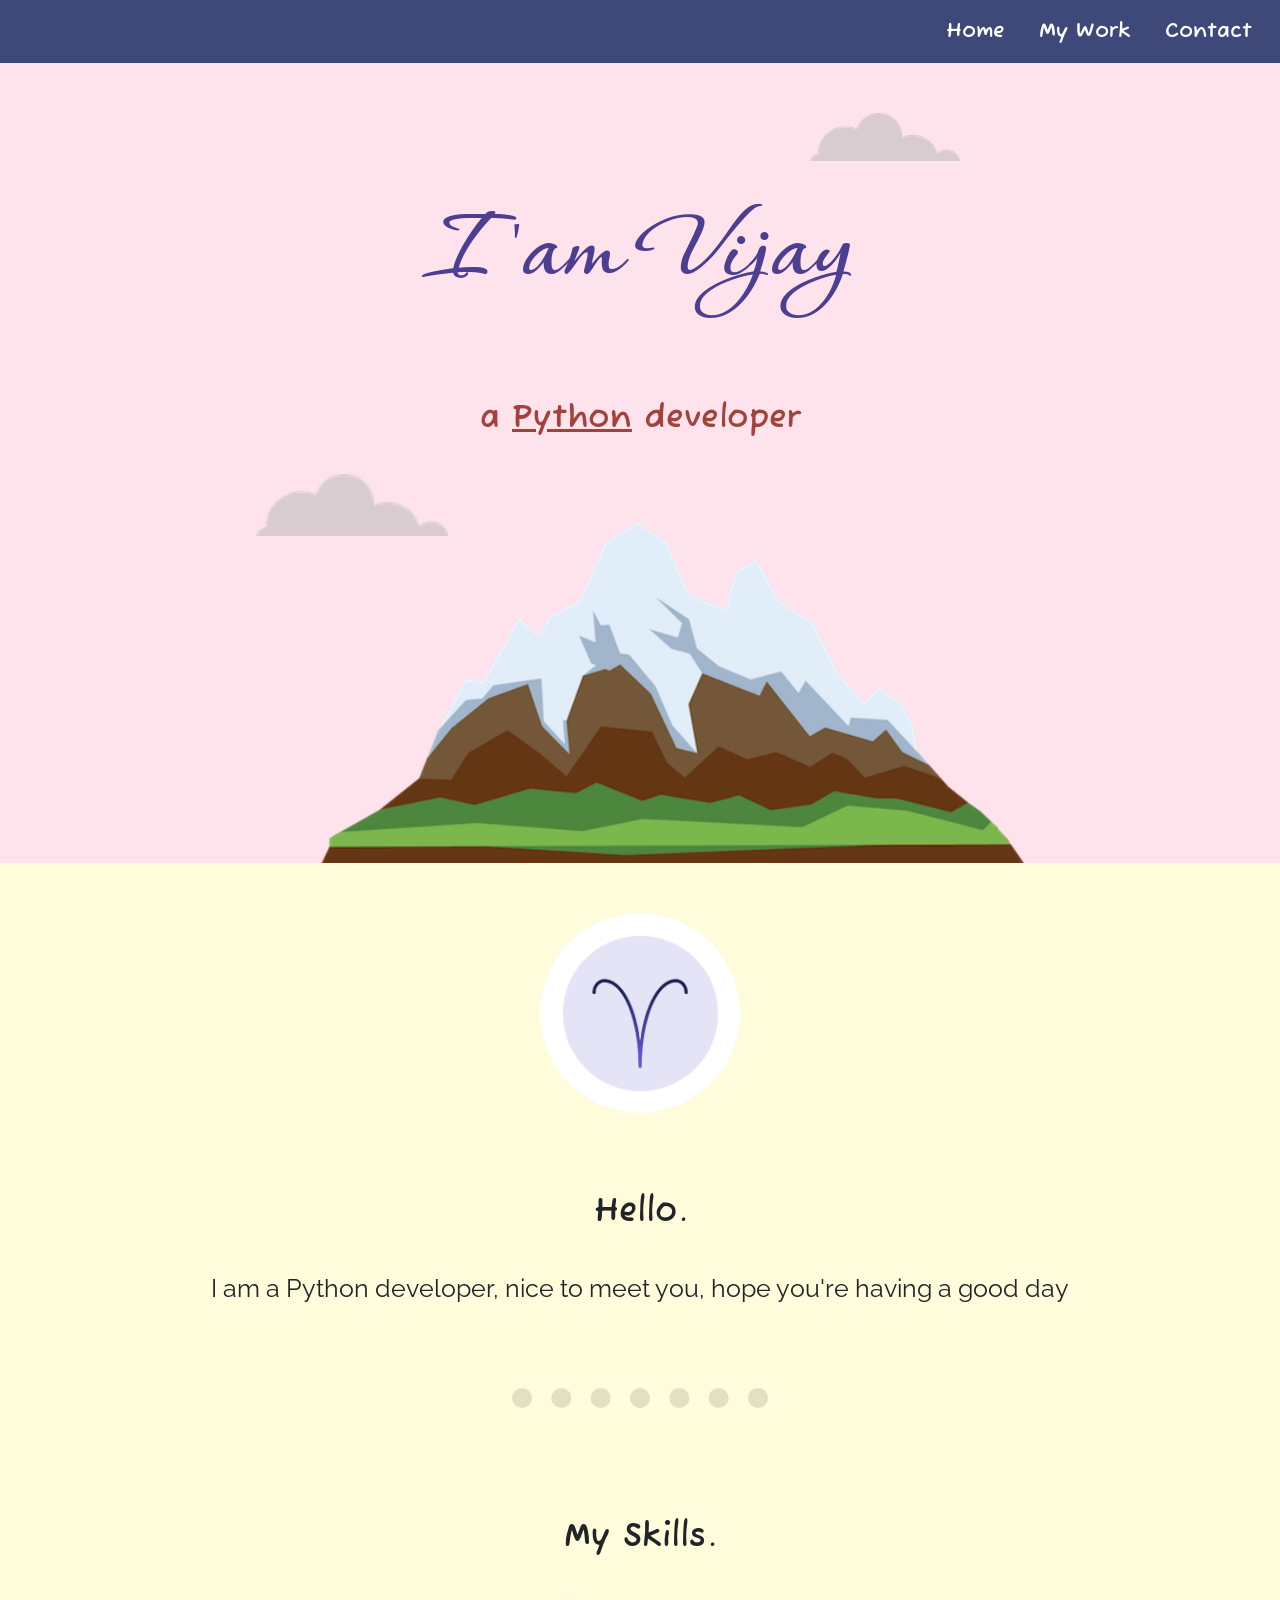
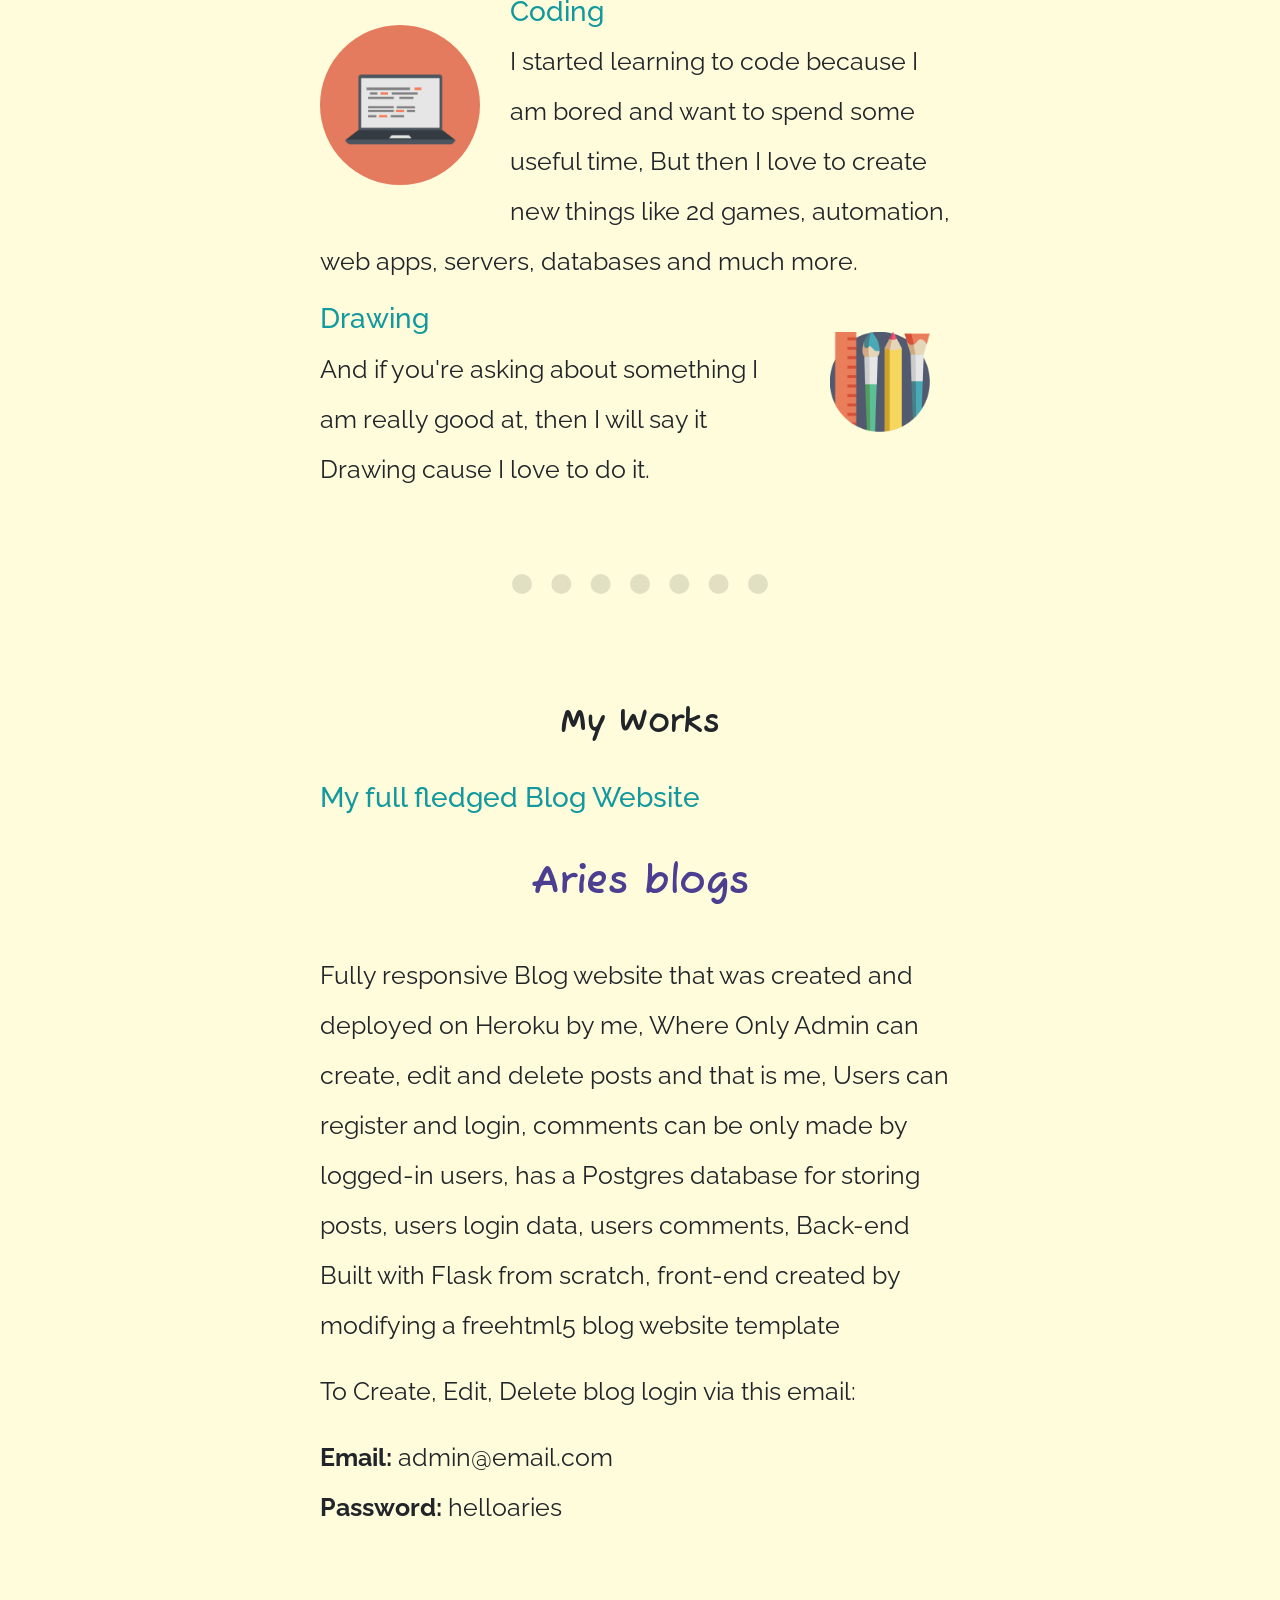
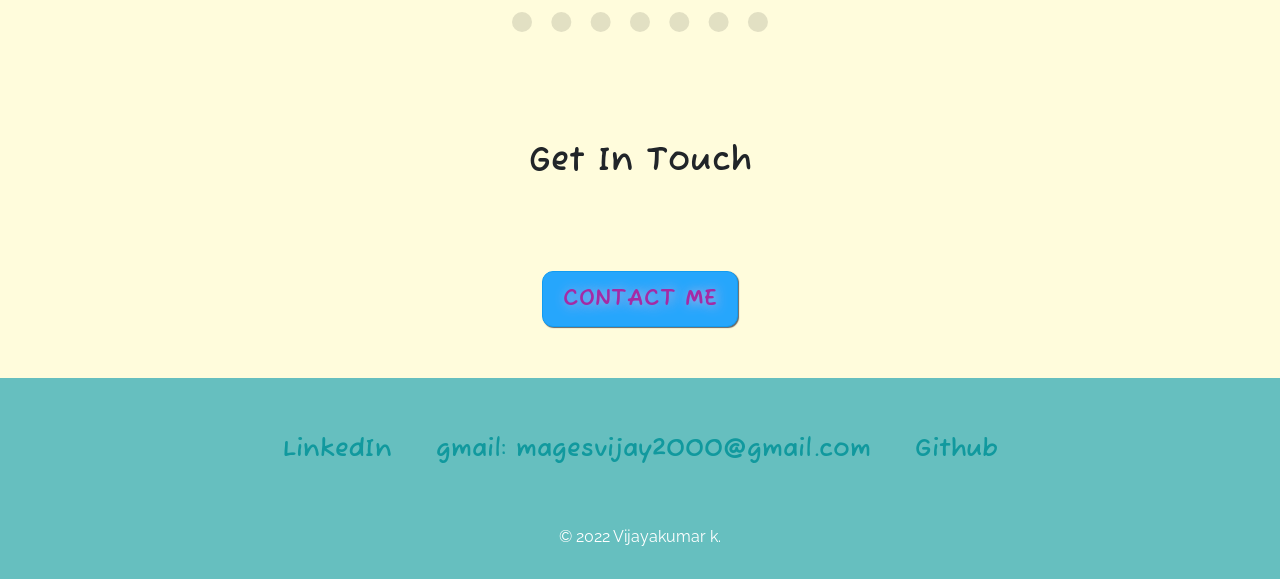
==== index.html @ 2de3ebaf "Rename beautiful_site.html to index.html" ====
<!doctype html>
<html lang="en">
<head>
    <meta charset="UTF-8">
    <meta name="viewport"
          content="width=device-width, user-scalable=no, initial-scale=1.0, maximum-scale=1.0, minimum-scale=1.0">
    <meta http-equiv="X-UA-Compatible" content="ie=edge">
    <title>Vijay</title>
    <link href="https://cdn.jsdelivr.net/npm/bootstrap@5.1.3/dist/css/bootstrap.min.css" rel="stylesheet" integrity="sha384-1BmE4kWBq78iYhFldvKuhfTAU6auU8tT94WrHftjDbrCEXSU1oBoqyl2QvZ6jIW3" crossorigin="anonymous">
    <link rel="stylesheet" href="CSS folder/styles.css">
    <link rel="icon" href="favicon.ico">
    <link rel="preconnect" href="https://fonts.googleapis.com">
    <link rel="preconnect" href="https://fonts.gstatic.com" crossorigin>
    <link href="https://fonts.googleapis.com/css2?family=Corinthia&family=Fuzzy+Bubbles&family=Raleway&display=swap" rel="stylesheet">
    <script src="https://cdn.jsdelivr.net/npm/bootstrap@5.1.3/dist/js/bootstrap.bundle.min.js" integrity="sha384-ka7Sk0Gln4gmtz2MlQnikT1wXgYsOg+OMhuP+IlRH9sENBO0LRn5q+8nbTov4+1p" crossorigin="anonymous"></script>
</head>
<body>
    <nav class="navbar navbar-expand-lg navbar-dark sticky-top d-flex justify-content-end" style="background-color:#3E497A">
  <div class="container-fluid ">
    <button class="navbar-toggler" type="button" data-bs-toggle="collapse" data-bs-target="#navbarNav" aria-controls="navbarNav" aria-expanded="false" aria-label="Toggle navigation">
      <span class="navbar-toggler-icon"></span>
    </button>
    <div class="collapse navbar-collapse" id="navbarNav">
      <ul class="navbar-nav">
        <li class="nav-item me-2">
          <a class="nav-link active" href="#home">Home</a>
        </li>
        <li class="nav-item me-2">
          <a class="nav-link active" href="#work">My Work</a>
        </li>
        <li class="nav-item me-2">
          <a class="nav-link active" href="#contact">Contact</a>
        </li>
      </ul>
    </div>
  </div>
</nav>
    <div class="top_container" id="home">
        <img class="top-cloud" src="images/cloud.png" alt="cloud image">
        <h1>I'am Vijay</h1>
        <h2 class="pro">a <span>Python</span> developer</h2>
        <img class="bottom-cloud" src="images/cloud.png" alt="cloud image">
        <img class="yama" src="images/mountain.png" alt="mountain-image">
    </div>
    <div class="middle-container">
      <div class="profile">
        <img class ="aries" src="images/aries2.png" alt="aries-picture">
        <h2>Hello.</h2>
        <p>I am a Python developer, nice to meet you, hope you're having a good day</p>
      </div>
        <hr>
      <div class="skills">
        <h2>My Skills.</h2>
        <div class="skill-row">
          <img class="computer" src="images/computer.png" alt="comp-img">
          <h3>Coding</h3>
          <p class="coding">I started learning to code because I am bored and want to spend some useful time, But then I love to create new things like 2d games, automation, web apps, servers, databases and much more.</p>
        </div>
        <div class="skill-row">
          <img class="drawing-tools" src="images/tools.png" alt="drawing-img">
          <h3>Drawing</h3>
          <p class="drawing">And if you're asking about something I am really good at, then I will say it Drawing cause I love to do it.</p>
        </div>
      </div>
      <hr>
        <div class="works" id="work">
            <h2>My Works</h2>
            <div class="work-row">
                <h3>My full fledged Blog Website</h3>
                <h2 class="work"><a href="https://aries-blog.herokuapp.com/"><strong>Aries blogs</strong></a></h2>
                <p>Fully responsive Blog website that was created and deployed on Heroku by me, Where Only Admin can create,
                    edit and delete posts and that is me, Users can register and login, comments can be only made by
                    logged-in users, has a Postgres database for storing posts, users login data, users comments,
                    Back-end Built with Flask from scratch, front-end created by modifying a freehtml5 blog website template</p>
                <p>To Create, Edit, Delete blog login via this email:</p>
                <p><strong>Email:</strong> admin@email.com<br><strong>Password:</strong> helloaries</p>
            </div>
      </div>

        <hr>
      <div class="contact-me" id="contact">
        <h2>Get In Touch</h2>
        <h2 class="bottom-mar"><a class="btn" href="mailto:magesvijay2000@gmail.com">CONTACT ME</a></h2>
      </div>
    </div>
    <div class="bottom-container">
      <h2 class="top-mar"><a class="footer-link" href="https://www.linkedin.com/in/2108-vijayakumar-k">LinkedIn </a></h2>
      <h2 class="top-mar"><a class="footer-link" href="mailto:magesvijay2000@gmail.com">gmail: magesvijay2000@gmail.com </a></h2>
      <h2 class="top-mar"><a class="footer-link" href="https://www.github.com/viji210">Github </a></h2>
        <p class="copyright">© 2022 Vijayakumar k.</p>
    </div>
</body>
</html>
---- CSS folder/styles.css ----
body {
    margin: 0px;
    text-align: center;
    font-family: Raleway, sans-serif;
}

.navbar-toggler{
    margin-left: auto;
}

.navbar-nav {
     margin-left: auto;
     }

.nav-item{
    font-family:fuzzy bubbles;
    font-size:1.3rem;
    font-weight:Bold;
    margin-left:10px;
}

.top_container {
    background-color: #FEE3EC;
    height: 800px;
    width: 100%;
    position:relative;
}

span {
    text-decoration:underline;
}

h1 {
    color:#4C3F91;
    font-size: 7rem;
    font-weight:Bold;
    line-height: 2;
    margin-bottom: 3px;
    margin-block-start: 0em;
    padding-top: 80px;
    font-family: corinthia, cursive;
}

.pro{
    color: #A3423C;
    font-size: 2rem;
}
h2 {
    font-size:33px;
    font-family:fuzzy bubbles;
    font-weight: bold;
    line-height:3;
}
.top-cloud {
    padding-top: 50px;
    position: absolute;
    right: 25%;
}
h3 {
    font-size:28px;
    color: #11999E;

}
p {
    font-size:25px;
}

.bottom-cloud {
    position: absolute;
    width:15%;
    left:20%;
}

.aries {
    border-radius: 150px;
    background-color:#FFFCDC;
    padding: 50px;
    width: 300px;
}

hr {
    margin: 80px auto 80px auto;
    width: 20%;
    border-color:#00000070;
    border-style:dotted none none none;
    border-width:10px;
    border-block-width:20px;
    background-color:#FFFCDC;
}
.computer {
    margin: 30px 30px 30px 0px;
    border-radius: 50%;
    width: 25%;
    float: left;
}

.drawing-tools {
    padding: 30px;
    width: 25%;
    float: right;
}
.yama {
    position: absolute;
    bottom: 0;
    width:55%;
    left:25%;
}

.middle-container {
    background-color: #FFFCDC;

}
.bottom-container {
    background-color: #66BFBF;
}
.footer-link {
    margin-top: 0px;
    display: inline-block;
}
.linked-in {
    margin-top: 0px;
}

.bottom-mar {
    margin-block-end: 0px;
    padding : 30px;
}
.top-mar {
    margin-block-start: 0px;
    display: inline-block;
    padding: 20px;
}
.footer {
    display: inline-block;
    padding: 20px;
}
.skill-row {
    width: 50%;
    margin: 0 auto 0 auto;
    text-align: left;
    line-height: 2;
}

.work-row{
    width: 50%;
    margin: 0 auto 0 auto;
    text-align: left;
    line-height: 2;
}

.work{
    text-align:center;
    font-family:fuzzy bubbles;
    font-weight: bold;
    font-size:2.5rem;
}

.btn {
  background: #26a6fc;
  -webkit-border-radius: 28;
  -moz-border-radius: 28;
  border-radius: 11px;
  text-shadow: 2px 1px 12px #d9b2d9;
  -webkit-box-shadow: 1px 1px 1px #666666;
  -moz-box-shadow: 1px 1px 10px #666666;
  box-shadow: px px px #666666;
  font-family: fuzzy bubbles;
  color: #a52aa5;
  font-size: 23px;
  font-weight:Bold;
  padding: 10px 20px 9px 20px;
  border: solid #119cf2 1px;
  text-decoration: none;
}

.btn:hover {
  background: #ed5edd;
  color:#ffff;
  text-decoration: none;
}

.copyright {
    margin: 0px auto 0px auto;
    padding-block-end: 30px;
    font-size: 16px;
    color: white;
}
.footer-link {
    font-size: 25px;
    color: #11999E;
}

a {
    color:#4C3F91;
    text-decoration: none;
}

a:hover {color: #ED5EDD;}
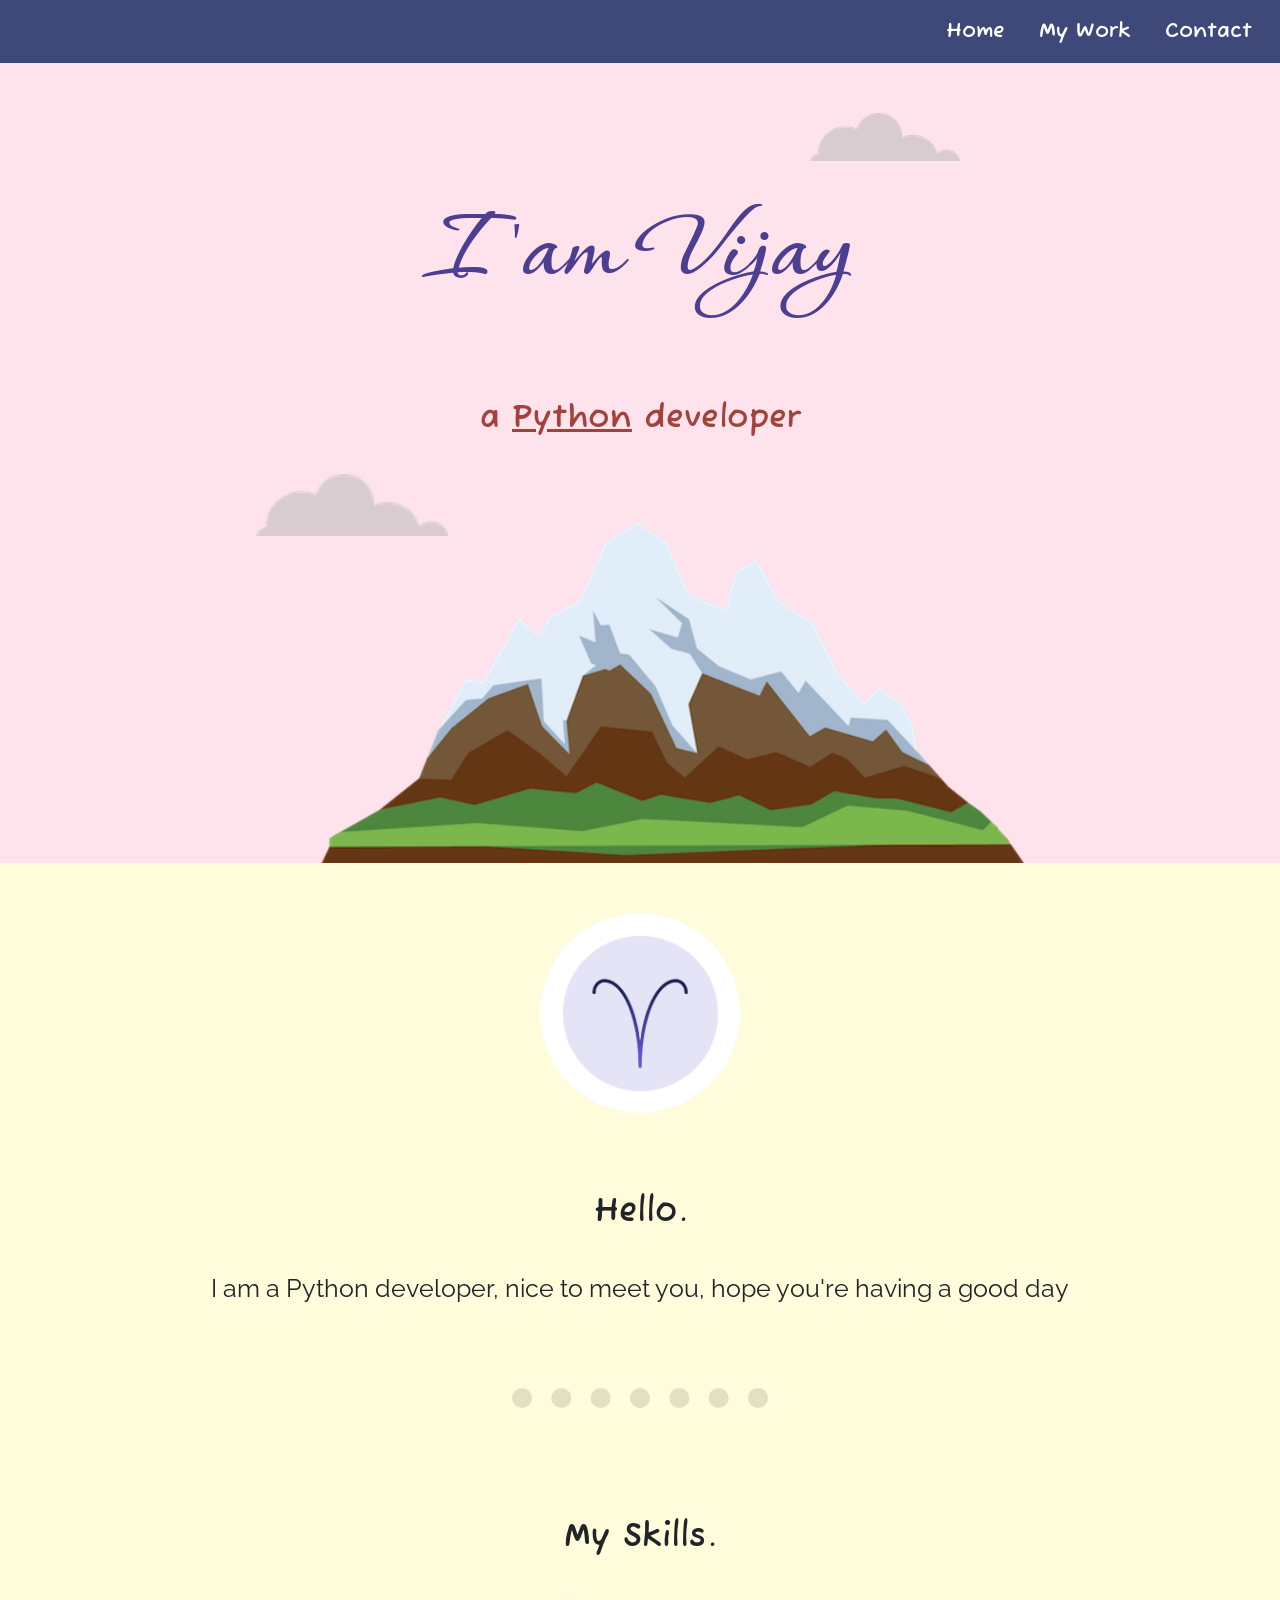
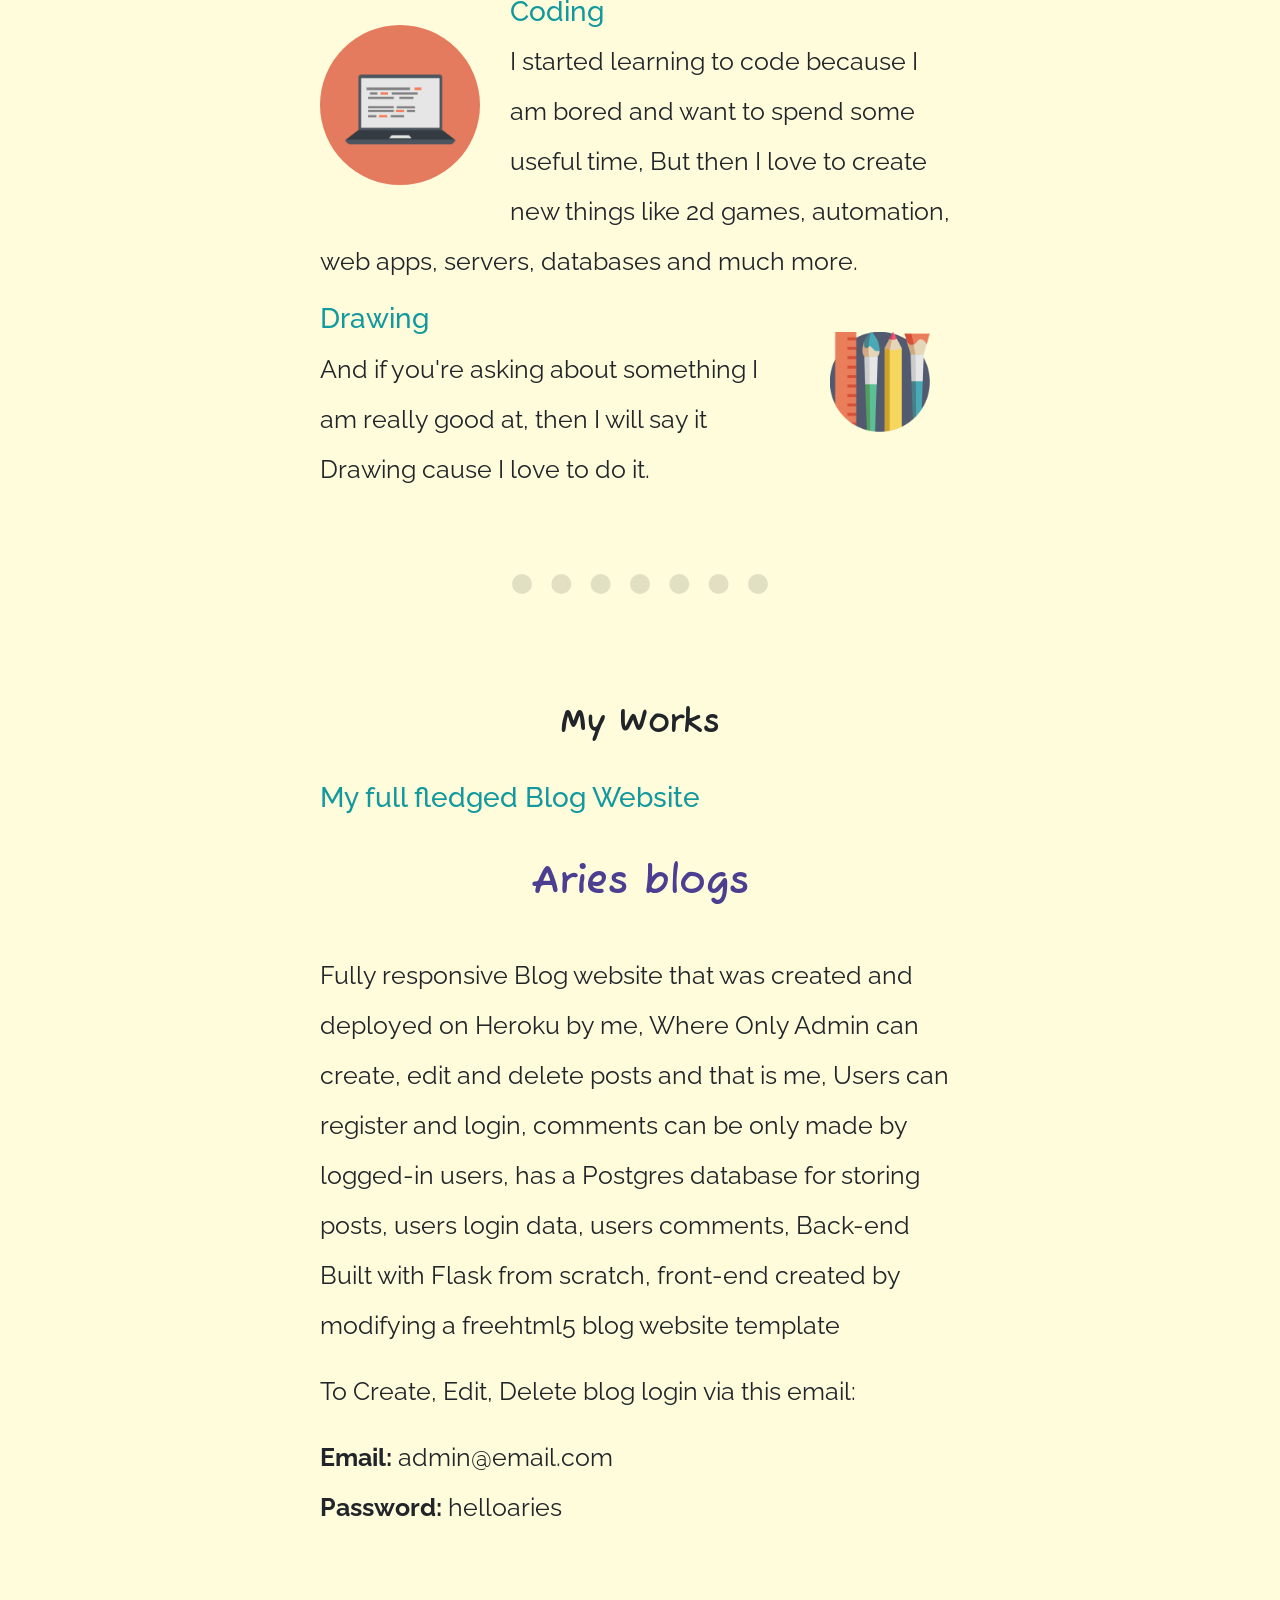
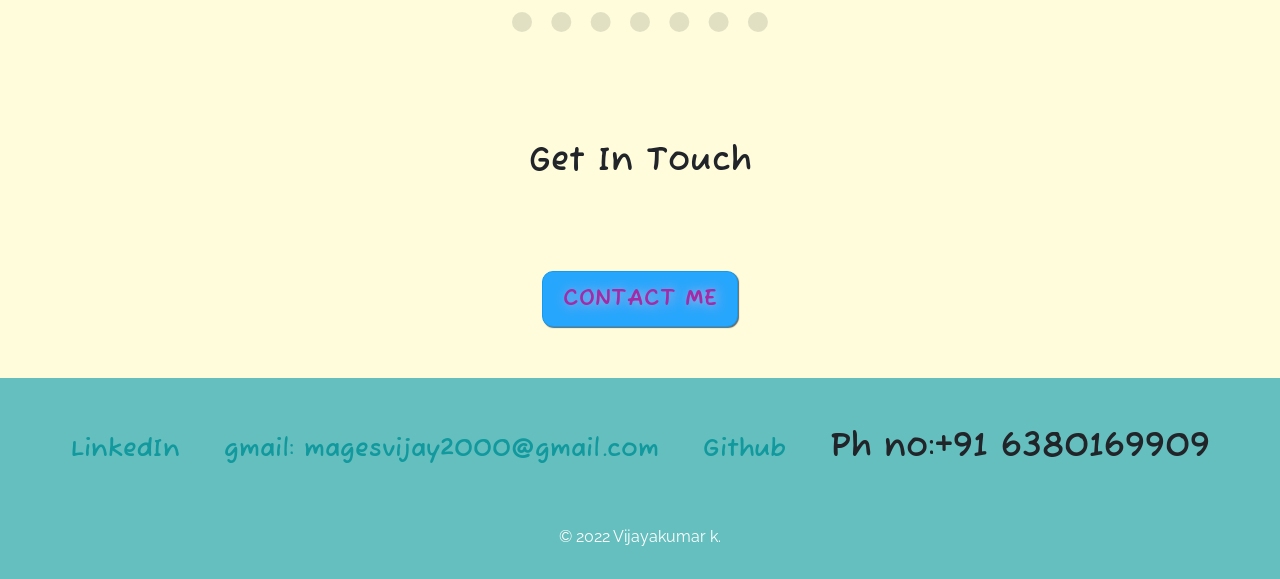
==== commit 6a2bcd9b: "Add Ph no to index.html" ====
--- a/index.html
+++ b/index.html
@@ -87,6 +87,7 @@
       <h2 class="top-mar"><a class="footer-link" href="https://www.linkedin.com/in/2108-vijayakumar-k">LinkedIn </a></h2>
       <h2 class="top-mar"><a class="footer-link" href="mailto:magesvijay2000@gmail.com">gmail: magesvijay2000@gmail.com </a></h2>
       <h2 class="top-mar"><a class="footer-link" href="https://www.github.com/viji210">Github </a></h2>
+      <h2 class="top-mar">Ph no:+91 6380169909 </h2>
         <p class="copyright">© 2022 Vijayakumar k.</p>
     </div>
 </body>
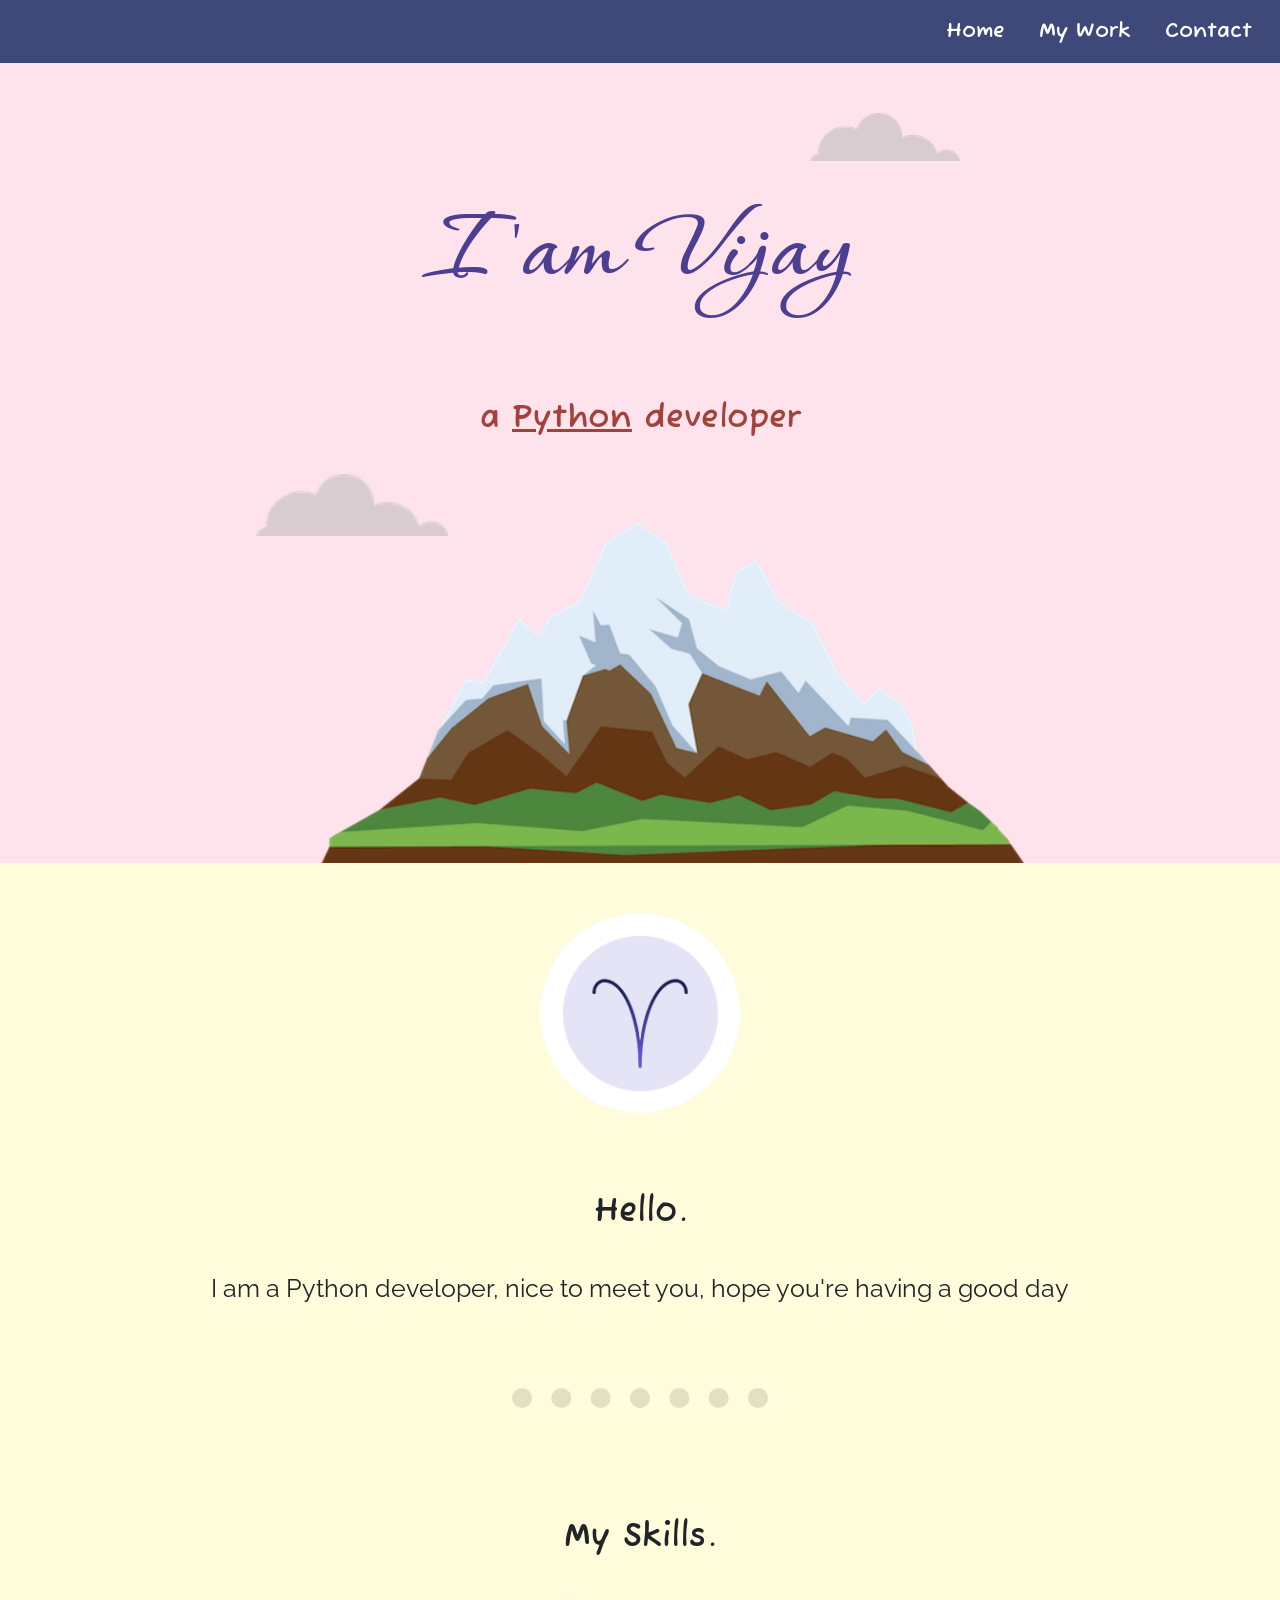
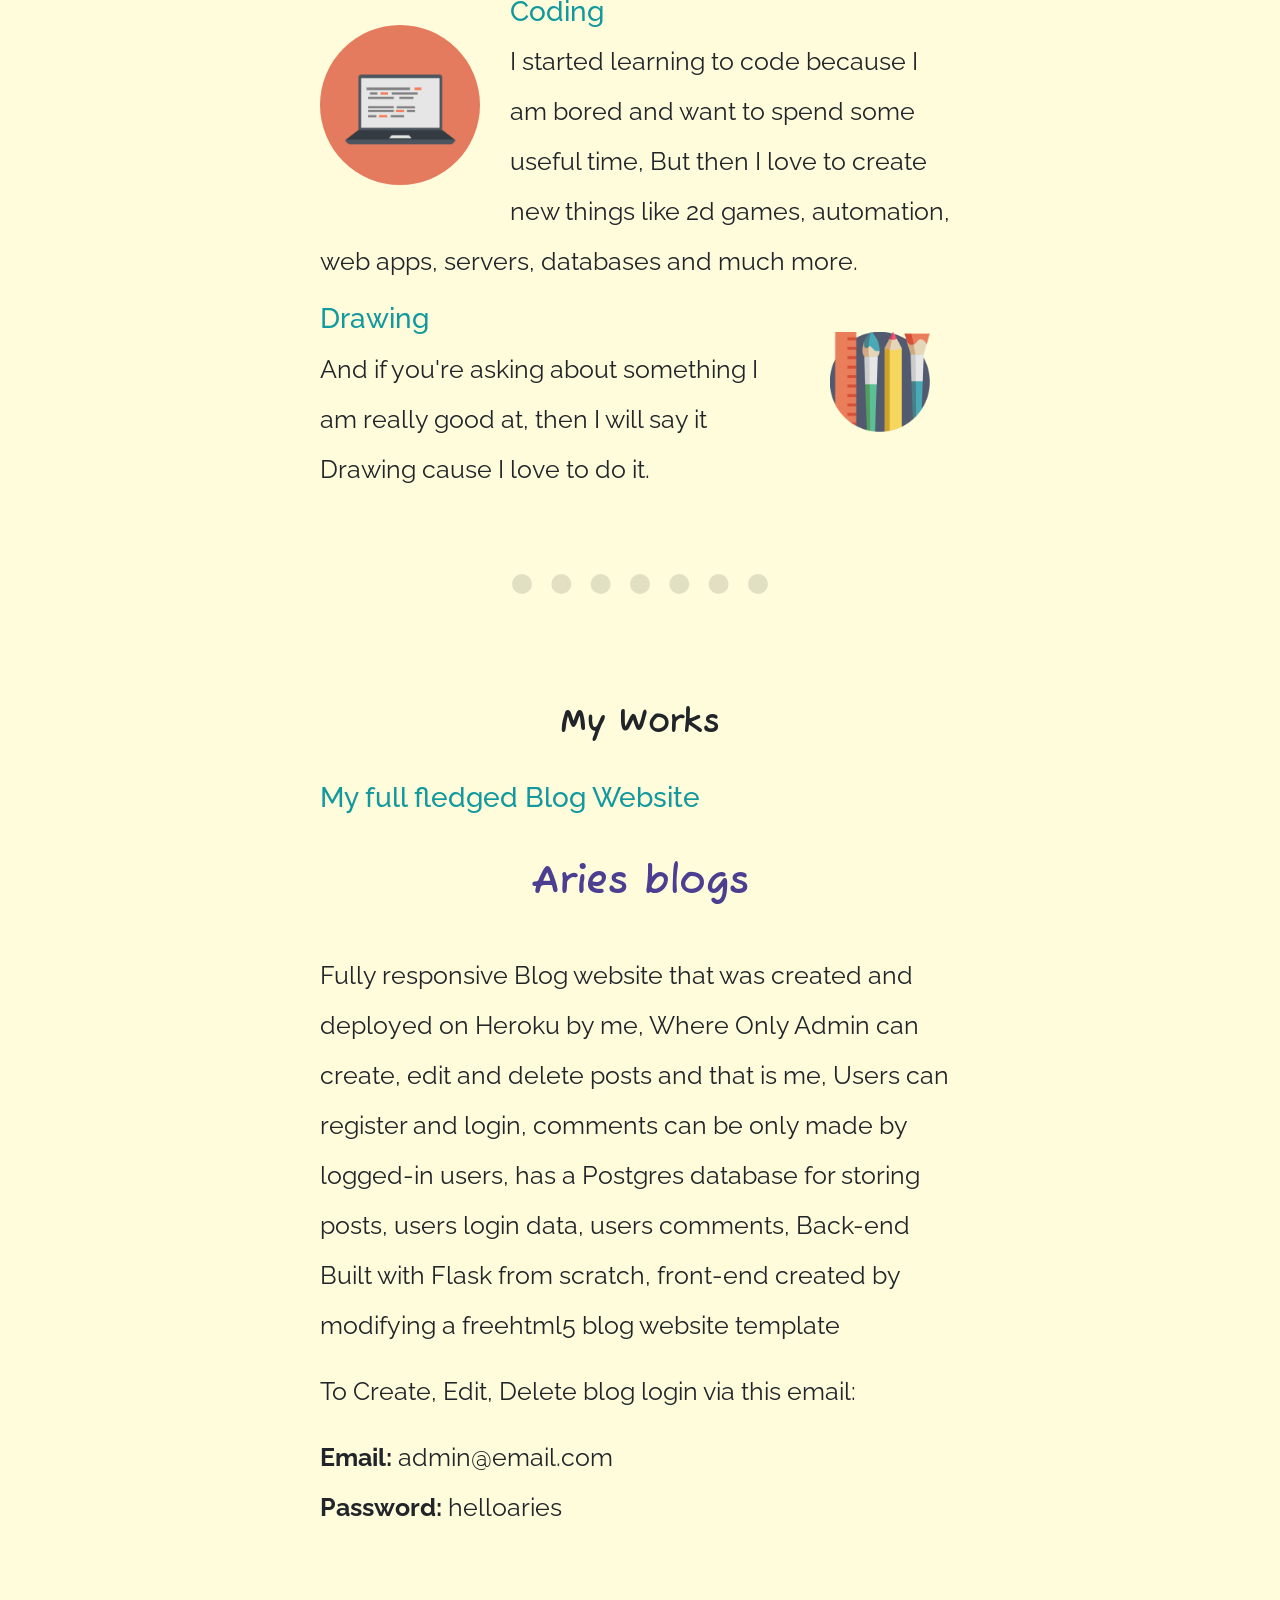
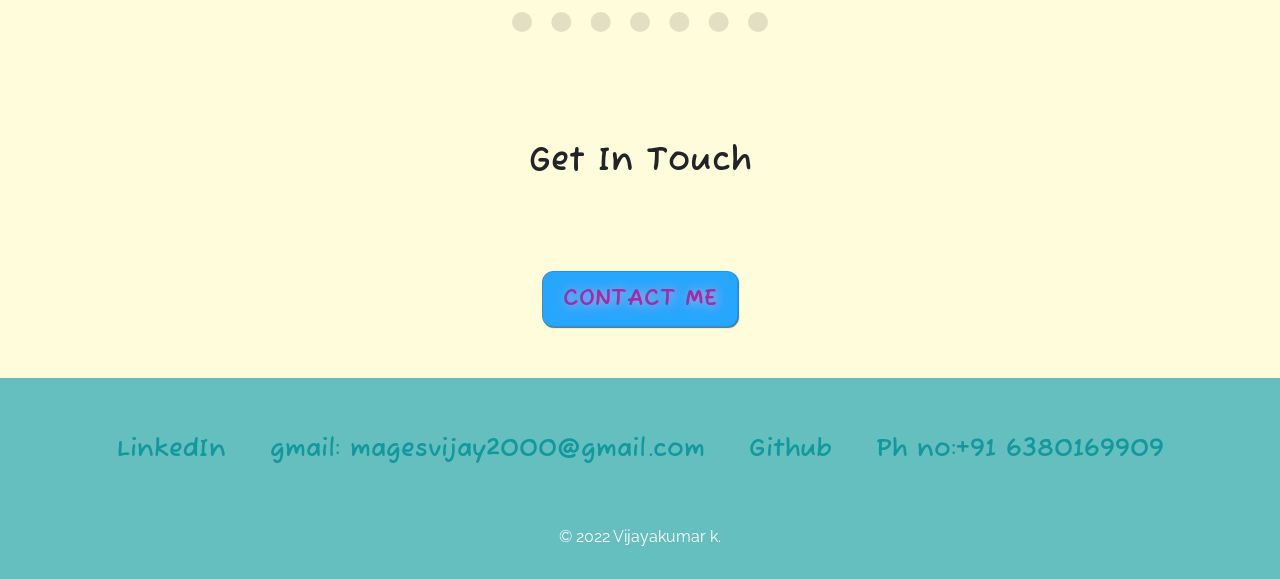
==== commit 6c4ebc22: "Update index.html" ====
--- a/index.html
+++ b/index.html
@@ -87,7 +87,7 @@
       <h2 class="top-mar"><a class="footer-link" href="https://www.linkedin.com/in/2108-vijayakumar-k">LinkedIn </a></h2>
       <h2 class="top-mar"><a class="footer-link" href="mailto:magesvijay2000@gmail.com">gmail: magesvijay2000@gmail.com </a></h2>
       <h2 class="top-mar"><a class="footer-link" href="https://www.github.com/viji210">Github </a></h2>
-      <h2 class="top-mar">Ph no:+91 6380169909 </h2>
+      <h2 class="top-mar"><a class="footer-link" href="#">Ph no:+91 6380169909 </a></h2>
         <p class="copyright">© 2022 Vijayakumar k.</p>
     </div>
 </body>
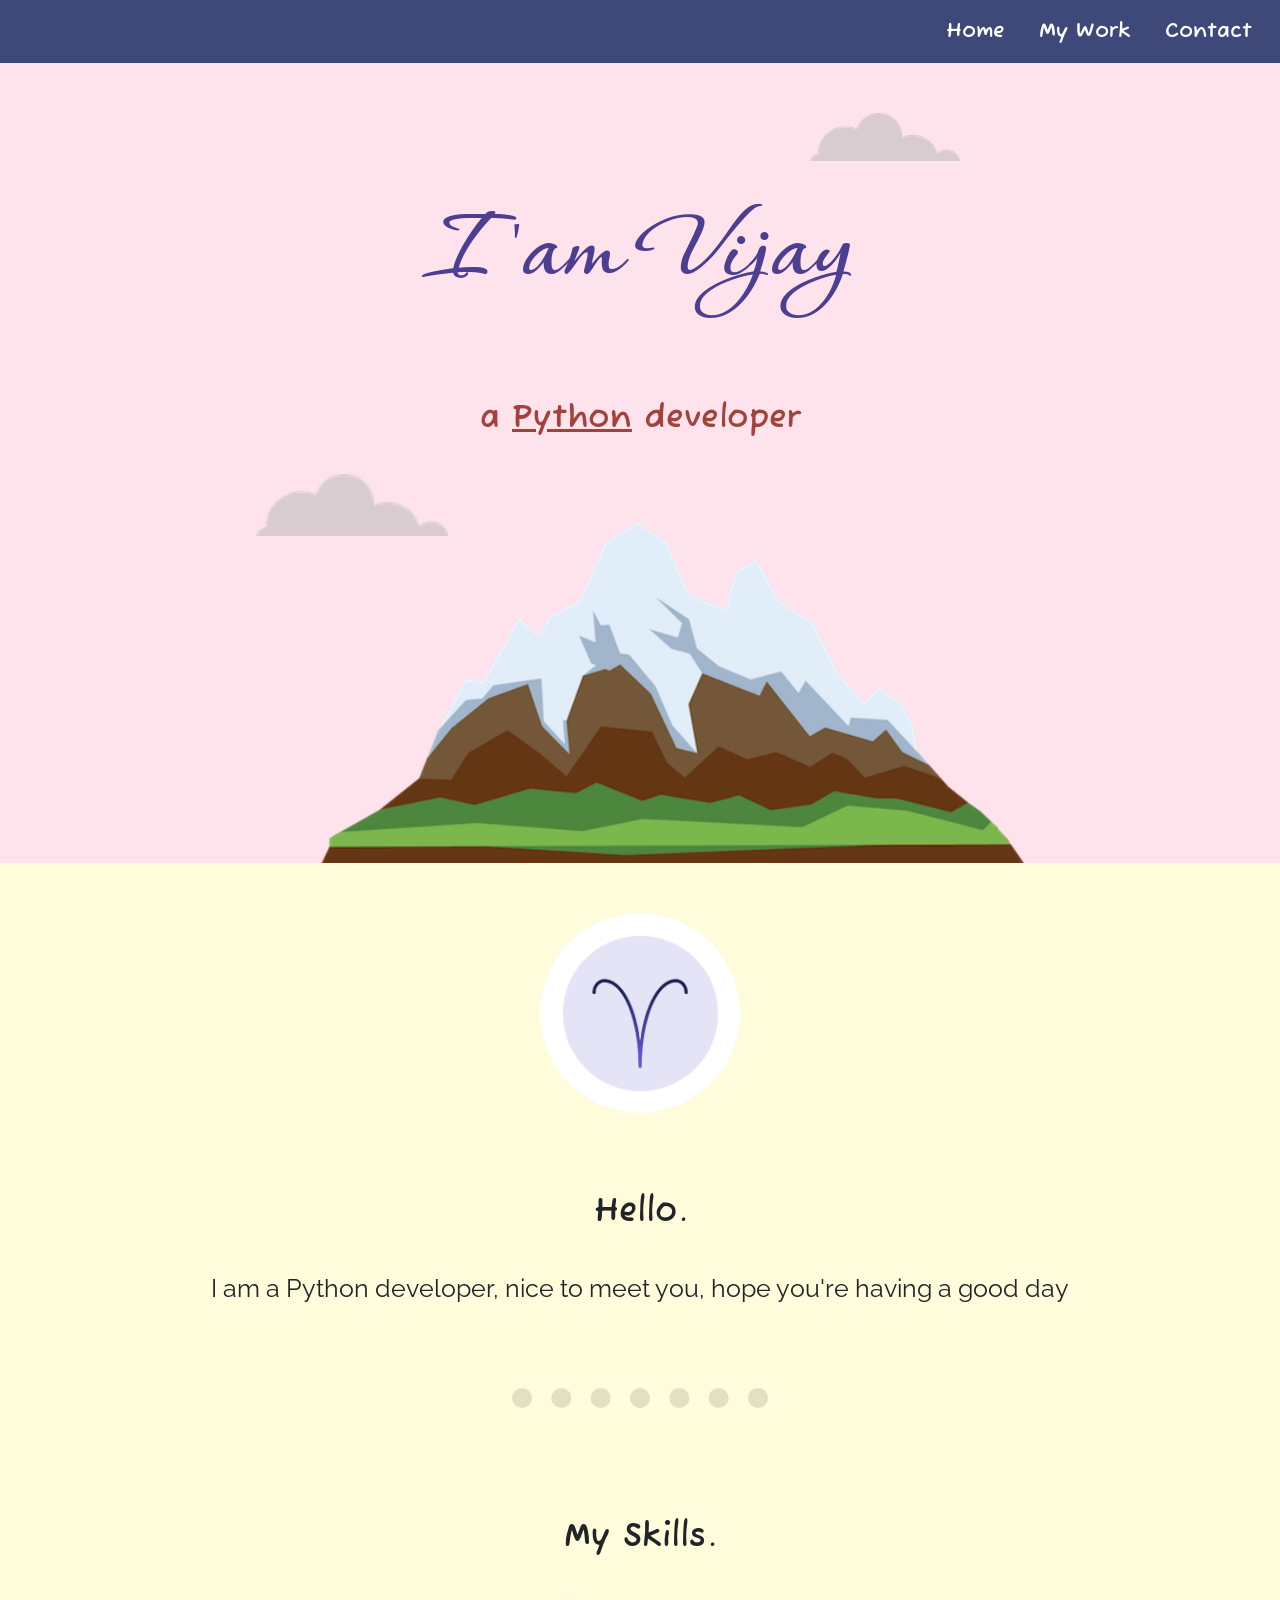
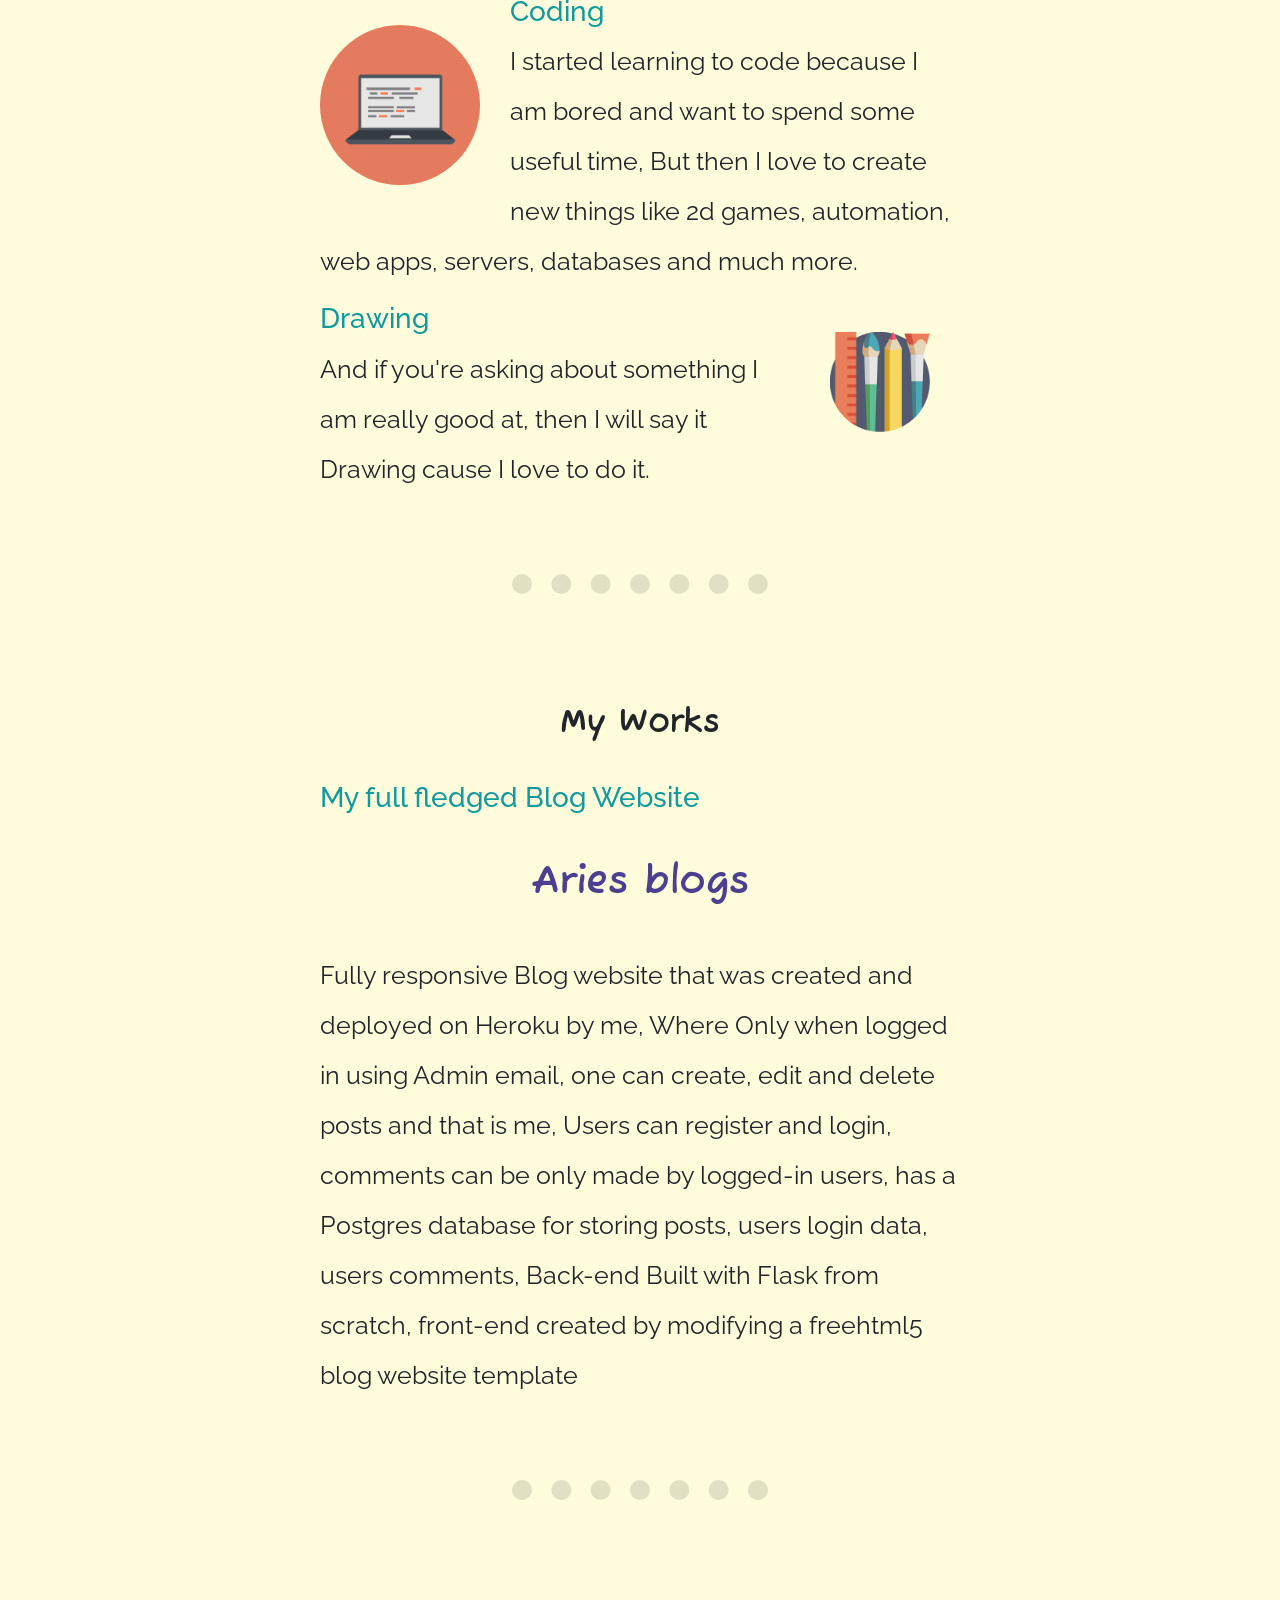
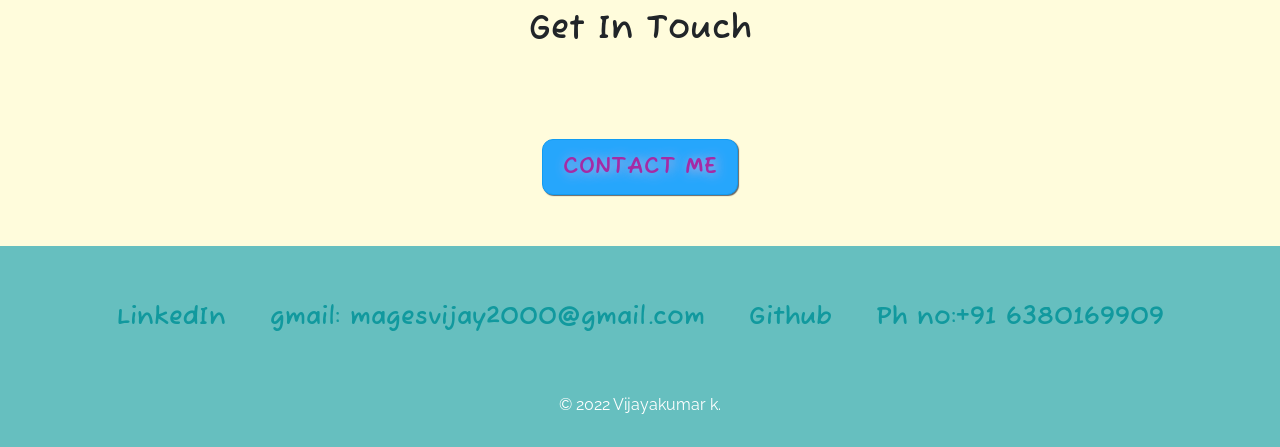
==== commit a20bc139: "Update index.html" ====
--- a/index.html
+++ b/index.html
@@ -68,12 +68,10 @@
             <div class="work-row">
                 <h3>My full fledged Blog Website</h3>
                 <h2 class="work"><a href="https://aries-blog.herokuapp.com/"><strong>Aries blogs</strong></a></h2>
-                <p>Fully responsive Blog website that was created and deployed on Heroku by me, Where Only Admin can create,
+                <p>Fully responsive Blog website that was created and deployed on Heroku by me, Where Only when logged in using Admin email, one can create,
                     edit and delete posts and that is me, Users can register and login, comments can be only made by
                     logged-in users, has a Postgres database for storing posts, users login data, users comments,
                     Back-end Built with Flask from scratch, front-end created by modifying a freehtml5 blog website template</p>
-                <p>To Create, Edit, Delete blog login via this email:</p>
-                <p><strong>Email:</strong> admin@email.com<br><strong>Password:</strong> helloaries</p>
             </div>
       </div>
 
